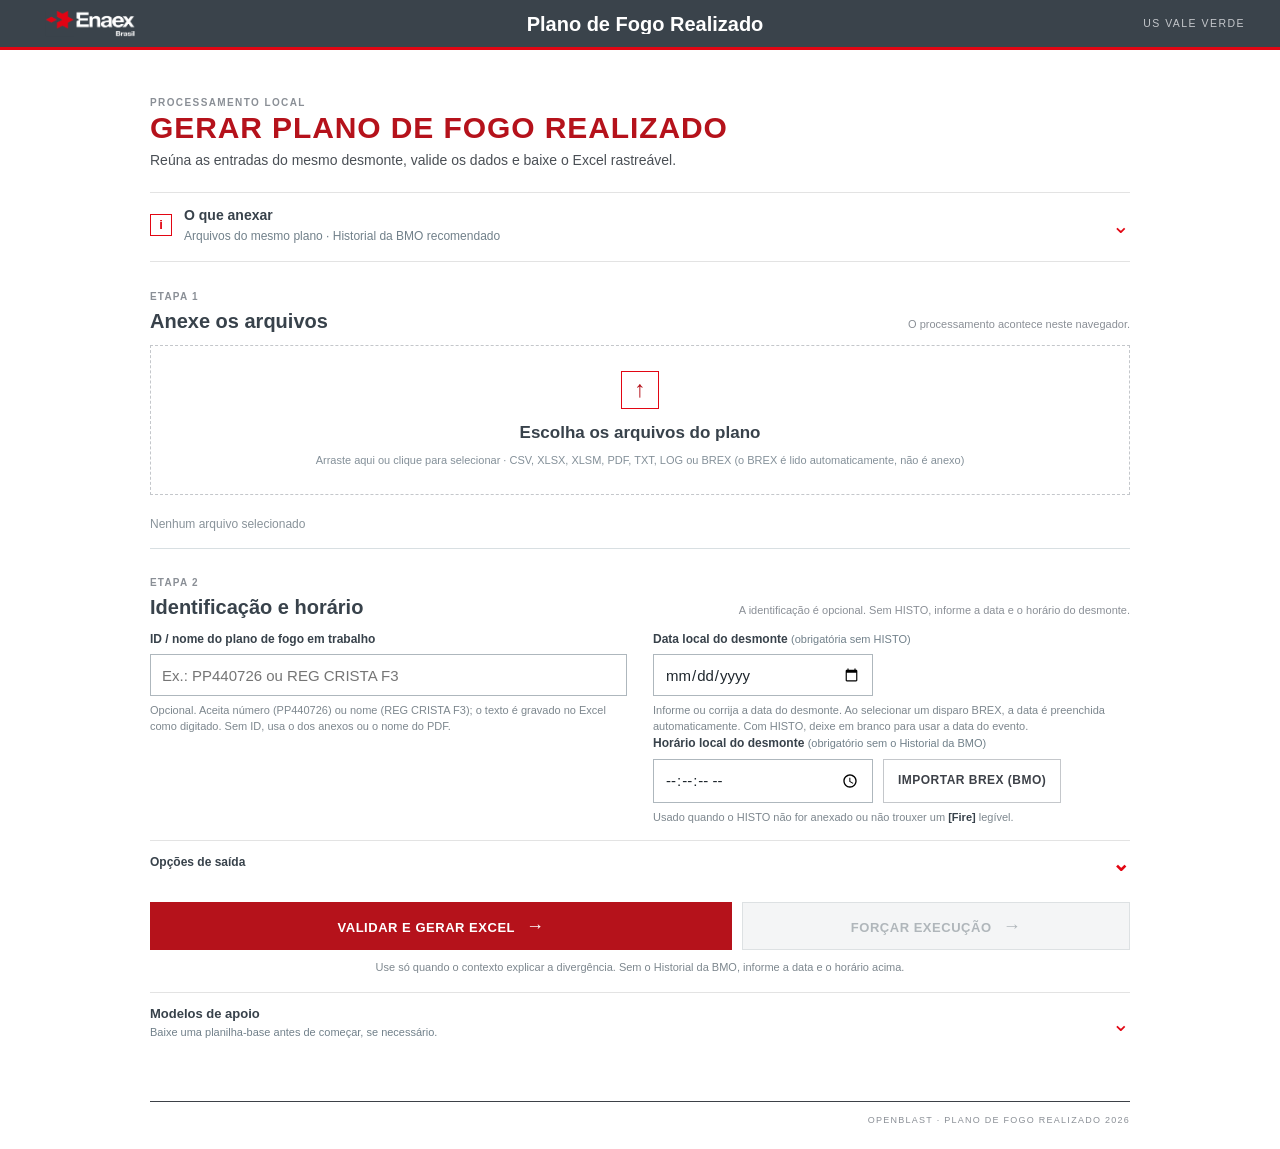
==== docs/index.html @ 4c7719a9 "Preencher data e horario ao anexar BREX unico" ====
<!doctype html>
<html lang="pt-BR">
<head>
  <meta charset="utf-8">
  <meta name="viewport" content="width=device-width, initial-scale=1">
  <meta name="description" content="Geração local do Plano de Fogo Realizado em Excel.">
  <title>Plano de Fogo Realizado</title>
  <link rel="icon" type="image/svg+xml" href="./assets/openblast-favicon-white.svg">
  <link rel="stylesheet" href="./styles.css?v=20261029-plan-label">
  <link rel="stylesheet" href="./force-execution.css?v=20260917-charge-minimum">
  <link rel="stylesheet" href="./brex-import.css?v=20261029-brex">
</head>
<body>
  <header class="enaex-band">
    <div class="enaex-band__logo"><img src="./assets/enaex-brasil-white.png" alt="Enaex Brasil"></div>
    <span class="enaex-band__title">Plano de Fogo Realizado</span>
    <span class="enaex-band__unit">US VALE VERDE</span>
  </header>

  <main class="shell">
    <section class="hero" aria-labelledby="page-title">
      <div class="hero__copy">
        <span class="eyebrow red">PROCESSAMENTO LOCAL</span>
        <h1 id="page-title">Gerar plano de fogo realizado</h1>
        <p>Reúna as entradas do mesmo desmonte, valide os dados e baixe o Excel rastreável.</p>
      </div>
      <div class="status" role="status" aria-live="polite">
        <span id="status-dot" aria-hidden="true"></span>
        <span id="status-text">Online</span>
      </div>
    </section>

    <details class="input-tutorial" aria-labelledby="input-tutorial-title">
      <summary class="input-tutorial__summary">
        <span class="summary-icon" aria-hidden="true">i</span>
        <span>
          <strong id="input-tutorial-title">O que anexar</strong>
          <span class="summary-note">Arquivos do mesmo plano · Historial da BMO recomendado</span>
        </span>
        <span class="summary-chevron" aria-hidden="true">⌄</span>
      </summary>
      <div class="input-tutorial__body">
        <p class="input-tutorial__lead">Todos os arquivos devem pertencer ao mesmo plano.</p>
        <ol class="input-tutorial__list">
          <li class="input-tutorial__item">
            <span class="number">01</span>
            <div><strong>Config Final.csv</strong><span>Temporização e carga executadas.</span></div>
          </li>
          <li class="input-tutorial__item">
            <span class="number">02</span>
            <div><strong>Projeto Completo.csv</strong><span>Dados de QAQC do O-PitSurface.</span></div>
          </li>
          <li class="input-tutorial__item">
            <span class="number">03</span>
            <div><strong>Historial da BMO</strong><span><code>.txt</code> ou <code>.log</code> com <code>[Fire]</code>; opcional na execução forçada.</span></div>
          </li>
          <li class="input-tutorial__item">
            <span class="number">04</span>
            <div><strong>Plano de Perfuração.xlsx</strong><span>Planilha correspondente ao desmonte.</span></div>
          </li>
          <li class="input-tutorial__item">
            <span class="number">05</span>
            <div><strong>Plano de Perfuração.pdf</strong><span>Conferência do plano de perfuração.</span></div>
          </li>
        </ol>
      </div>
    </details>

    <form id="form" class="workspace" novalidate aria-labelledby="workspace-title">
      <div class="workspace__heading">
        <div>
          <span class="step-label">Etapa 1</span>
          <h2 id="workspace-title">Anexe os arquivos</h2>
        </div>
        <span class="workspace__hint">O processamento acontece neste navegador.</span>
      </div>

      <label id="dropzone" class="dropzone" for="inputs">
        <input id="inputs" name="inputs" type="file" multiple accept=".csv,.xlsx,.xlsm,.pdf,.txt,.log,.brex" required>
        <span class="upload-icon" aria-hidden="true">↑</span>
        <strong>Escolha os arquivos do plano</strong>
        <span class="hint">Arraste aqui ou clique para selecionar · CSV, XLSX, XLSM, PDF, TXT, LOG ou BREX (o BREX é lido automaticamente, não é anexo)</span>
      </label>
      <div id="file-list" class="file-list" aria-live="polite"><span>Nenhum arquivo selecionado</span></div>

      <section class="workspace-options" aria-labelledby="options-title">
        <div class="workspace__heading workspace__heading--options">
          <div>
            <span class="step-label">Etapa 2</span>
            <h2 id="options-title">Identificação e horário</h2>
          </div>
          <span class="workspace__hint">A identificação é opcional. Sem HISTO, informe a data e o horário do desmonte.</span>
        </div>

        <div class="field-grid">
          <fieldset class="plan-identity-settings">
            <legend>Identificação</legend>
            <label for="plan-identity">ID / nome do plano de fogo em trabalho</label>
            <input id="plan-identity" name="planIdentity" type="text" autocomplete="off" placeholder="Ex.: PP440726 ou REG CRISTA F3" aria-describedby="plan-identity-help">
            <p id="plan-identity-help" class="field-help">Opcional. Aceita número (PP440726) ou nome (REG CRISTA F3); o texto é gravado no Excel como digitado. Sem ID, usa o dos anexos ou o nome do PDF.</p>
          </fieldset>

          <fieldset class="fire-time-settings">
            <legend>Data e horário</legend>
            <label for="manual-fire-date">Data local do desmonte <span class="label-note">(obrigatória sem HISTO)</span></label>
            <input id="manual-fire-date" name="manualFireDate" type="date" autocomplete="off" aria-describedby="manual-fire-date-help manual-fire-date-error">
            <p id="manual-fire-date-help" class="field-help">Informe ou corrija a data do desmonte. Ao selecionar um disparo BREX, a data é preenchida automaticamente. Com HISTO, deixe em branco para usar a data do evento.</p>
            <p id="manual-fire-date-error" class="field-error" role="alert" hidden></p>
            <label for="manual-fire-time">Horário local do desmonte <span class="label-note">(obrigatório sem o Historial da BMO)</span></label>
            <div class="fire-time-row">
              <input id="manual-fire-time" name="manualFireTime" type="time" step="1" autocomplete="off" aria-describedby="manual-fire-time-help manual-fire-time-error">
              <button id="brex-import-button" class="brex-import-button" type="button" aria-controls="brex-panel">Importar BREX (BMO)</button>
              <input id="brex-file" name="brexFile" type="file" accept=".brex" multiple hidden>
            </div>
            <p id="manual-fire-time-help" class="field-help">Usado quando o HISTO não for anexado ou não trouxer um <code>[Fire]</code> legível.</p>
            <p id="manual-fire-time-error" class="field-error" role="alert" hidden></p>
            <p id="brex-import-error" class="field-error" role="alert" hidden></p>
          </fieldset>
        </div>

        <section id="brex-panel" class="brex-panel" aria-labelledby="brex-title" hidden>
          <div class="brex-panel__head">
            <h3 id="brex-title">Disparos do BREX (BMO)</h3>
            <span id="brex-summary" class="brex-panel__summary"></span>
          </div>
          <div class="brex-panel__offset">
            <label for="brex-offset-hours">Ajuste do horário do BMO <span>(horas)</span></label>
            <input id="brex-offset-hours" name="brexOffsetHours" type="number" step="1" inputmode="numeric" autocomplete="off" aria-describedby="brex-offset-help brex-offset-error">
            <p id="brex-offset-help" class="field-help">O BMO grava em UTC; o padrão -3 converte para o horário de Brasília. O ajuste vale para todos os horários listados.</p>
            <p id="brex-offset-error" class="field-error" role="alert" hidden></p>
          </div>
          <p id="brex-status" class="brex-panel__status" role="status" aria-live="polite"></p>
          <p id="brex-warnings" class="field-help" hidden></p>
          <ol id="brex-list" class="brex-list" aria-label="Disparos encontrados no BREX"></ol>
        </section>

        <details class="advanced-options">
          <summary>
            <span>Opções de saída</span>
            <span class="summary-chevron" aria-hidden="true">⌄</span>
          </summary>
          <div class="advanced-options__body">
            <fieldset class="timezone-settings">
              <legend>Conversão de horário</legend>
              <label for="timezone-offset">Fuso horário gravado no Excel</label>
              <select id="timezone-offset" name="timezoneOffset" aria-describedby="timezone-help">
                <option value="-03:00" selected>UTC-03:00 (Brasília)</option>
                <option value="+00:00">UTC+00:00 (UTC)</option>
                <option value="none">Não converter (horário original do HISTO)</option>
              </select>
              <p id="timezone-help" class="field-help">Aplica-se somente ao horário lido do HISTO.</p>
            </fieldset>

            <fieldset class="charge-target">
              <legend>Distribuição de carga</legend>
              <label class="charge-target__toggle" for="enable-charge-target">
                <input id="enable-charge-target" type="checkbox" aria-controls="charge-target-settings">
                <span>Forçar um total de carga realizada</span>
              </label>
              <p id="charge-minimum-suggestion" class="field-help" role="status" hidden></p>
              <div id="charge-target-settings" class="charge-target__settings" hidden>
                <div class="charge-target__grid">
                  <div class="charge-target__field">
                    <label for="charge-target-input">Total desejado <span>(kg)</span></label>
                    <div class="charge-target__input-wrap">
                      <input id="charge-target-input" name="chargeTarget" type="number" min="0.01" step="0.01" inputmode="decimal" placeholder="Ex.: 17136,05" aria-describedby="charge-target-help charge-target-error">
                      <span aria-hidden="true">kg</span>
                    </div>
                    <p id="charge-target-error" class="field-error" role="alert" hidden></p>
                  </div>
                  <div class="charge-target__field">
                    <label for="charge-minimum-input">Carga mínima por furo <span>(kg)</span></label>
                    <div class="charge-target__input-wrap">
                      <input id="charge-minimum-input" name="chargeMinimum" type="number" min="0.01" step="0.01" inputmode="decimal" placeholder="Ex.: 0,50" aria-describedby="charge-target-help charge-minimum-error">
                      <span aria-hidden="true">kg</span>
                    </div>
                    <p id="charge-minimum-error" class="field-error" role="alert" hidden></p>
                  </div>
                  <div class="charge-target__field charge-target__field--hole">
                    <label for="charge-minimum-hole-id">ID do furo de menor carga</label>
                    <input id="charge-minimum-hole-id" name="chargeMinimumHoleId" type="text" inputmode="numeric" autocomplete="off" placeholder="Ex.: 245" aria-describedby="charge-target-help charge-minimum-hole-error">
                    <p id="charge-minimum-hole-error" class="field-error" role="alert" hidden></p>
                  </div>
                </div>
                <p id="charge-target-help" class="field-help">O ID informado receberá exatamente o mínimo. Os demais furos serão ajustados em todo o plano, dentro desse mínimo e da maior carga existente.</p>
                <p class="charge-target__preserved"><strong>Máximo preservado:</strong> a maior carga já registrada na planilha será mantida exatamente; não é necessário informá-la.</p>
              </div>
            </fieldset>
          </div>
        </details>
      </section>

      <div class="generation-actions">
        <button id="submit" type="submit">Validar e gerar Excel <span aria-hidden="true">→</span></button>
        <button id="force-submit" class="force-submit" type="button" title="Forçar execução" aria-describedby="force-help" disabled>Forçar execução <span aria-hidden="true">→</span></button>
        <p id="force-help" class="field-help force-help">Use só quando o contexto explicar a divergência. Sem o Historial da BMO, informe a data e o horário acima.</p>
      </div>

      <div id="progress" class="progress" hidden aria-live="polite">
        <div class="progress-head"><span id="progress-label">Preparando...</span><strong id="progress-value">0%</strong></div>
        <div class="progress-track"><div id="progress-bar" class="progress-bar"></div></div>
      </div>
    </form>

    <section id="result" class="result" hidden></section>

    <details id="models" class="models">
      <summary>
        <span>
          <strong>Modelos de apoio</strong>
          <span>Baixe uma planilha-base antes de começar, se necessário.</span>
        </span>
        <span class="summary-chevron" aria-hidden="true">⌄</span>
      </summary>
      <div class="models__downloads">
        <a class="download model-download" href="./modelos/Plano%20de%20Fogo%20-%20PC.xls" download="Plano de Fogo - PC.xls" aria-label="Baixar Modelo - Pré-Corte - SEM FUROS">
          <span>Modelo - Pré-Corte - SEM FUROS</span><span aria-hidden="true">↓</span>
        </a>
        <a class="download model-download" href="./modelos/Plano%20de%20Fogo%20Realizado%20-%20PP.xlsx" download="Plano de Fogo Realizado - PP.xlsx" aria-label="Baixar Modelo - Produção">
          <span>Modelo - Produção</span><span aria-hidden="true">↓</span>
        </a>
        <a class="download model-download" href="./modelos/Plano%20Realizado%20-%20REG%20.xls" download="Plano Realizado - REG .xls" aria-label="Baixar Modelo - Regularização">
          <span>Modelo - Regularização</span><span aria-hidden="true">↓</span>
        </a>
      </div>
    </details>
  </main>

  <footer>OpenBlast · Plano de Fogo Realizado <span id="year"></span></footer>
  <script src="./vendor/xlsx.full.min.js"></script>
  <script src="./config.js?v=20261029-elevation"></script>
  <script src="./plan-id.js?v=20261029-plan-label"></script>
  <script src="./plan-label.js?v=20261029-plan-label"></script>
  <script src="./table-headers.js?v=20261029-plan-label"></script>
  <script src="./timing.js?v=20260720-carga-alvo"></script>
  <script src="./charge.js?v=20260917-charge-minimum"></script>
  <script src="./timezone.js?v=20260812"></script>
  <script src="./brex.js?v=20261029-brex"></script>
  <script src="./brex-import.js?v=20261109-brex-auto"></script>
  <script src="./elevation.js?v=20261029-elevation-blank"></script>
  <script src="./app.js?v=20261029-elevation"></script>
</body>
</html>
---- docs/styles.css ----
:root {
  --red: #e20613;
  --red-dark: #b90510;
  --navy: #263540;
  --gray: #38424b;
  --ink: #1f272d;
  --muted: #71808a;
  --line: #d8dfe2;
  --soft: #f5f7f7;
  --white: #ffffff;
  --success: #278b5c;
}

* { box-sizing: border-box; }

html { min-width: 320px; }

body {
  margin: 0;
  background: var(--soft);
  color: var(--ink);
  font: 15px/1.45 Arial, "Helvetica Neue", sans-serif;
}

[hidden] { display: none !important; }

.openblast-hubbar {
  display: grid;
  grid-template-columns: 1fr auto 1fr;
  align-items: center;
  min-height: 54px;
  padding: 8px clamp(16px, 5vw, 48px);
  color: var(--white);
  background: var(--navy);
  border-bottom: 3px solid var(--red);
}

.openblast-hubbar__brand {
  display: inline-flex;
  align-items: center;
  justify-self: start;
  gap: 8px;
  font-size: 16px;
  font-weight: 700;
}

.openblast-hubbar__brand img {
  width: 30px;
  height: 36px;
  object-fit: contain;
  filter: brightness(0) invert(1);
}

.openblast-hubbar__brand strong { color: #ff4b55; }

.openblast-hubbar__title {
  justify-self: center;
  font-size: 15px;
  font-weight: 700;
}

.shell {
  width: min(100% - 40px, 980px);
  margin: 0 auto;
  padding: 48px 0 64px;
}

.hero {
  display: flex;
  align-items: flex-end;
  justify-content: space-between;
  gap: 28px;
  margin-bottom: 26px;
}

.hero__copy { max-width: 690px; }

.eyebrow {
  color: #87939b;
  font-size: 10px;
  font-weight: 700;
  letter-spacing: 1.7px;
}

.red { color: var(--red); }

.hero h1 {
  margin: 8px 0 8px;
  color: var(--gray);
  font-size: clamp(29px, 4vw, 40px);
  line-height: 1.08;
  letter-spacing: -1px;
}

.hero p {
  max-width: 610px;
  margin: 0;
  color: var(--muted);
}

.status {
  display: inline-flex;
  align-items: center;
  flex: 0 0 auto;
  gap: 8px;
  padding: 11px 14px;
  color: var(--muted);
  font-size: 12px;
  white-space: nowrap;
  background: var(--white);
  border: 1px solid var(--line);
}

#status-dot {
  display: inline-block;
  width: 7px;
  height: 7px;
  background: var(--success);
}

.status.busy #status-dot { background: var(--red); }
.status.offline #status-dot { background: var(--red); }

details > summary {
  list-style: none;
  cursor: pointer;
}

details > summary::-webkit-details-marker { display: none; }

details > summary:focus-visible,
button:focus-visible,
a:focus-visible,
input:focus-visible,
select:focus-visible {
  outline: 2px solid rgba(226, 6, 19, .45);
  outline-offset: 3px;
}

.summary-chevron {
  color: var(--red);
  font-size: 21px;
  line-height: 1;
  transition: transform .16s ease;
}

details[open] > summary .summary-chevron { transform: rotate(180deg); }

.input-tutorial {
  margin-bottom: 18px;
  background: var(--white);
  border: 1px solid var(--line);
}

.input-tutorial__summary {
  display: flex;
  align-items: center;
  gap: 12px;
  padding: 14px 18px;
}

.input-tutorial__summary > span:nth-child(2) {
  display: grid;
  gap: 2px;
  min-width: 0;
}

.summary-icon {
  display: grid;
  width: 22px;
  height: 22px;
  flex: 0 0 auto;
  place-items: center;
  color: var(--red);
  font-size: 13px;
  font-weight: 700;
  border: 1px solid var(--red);
}

.input-tutorial__summary strong {
  color: var(--gray);
  font-size: 14px;
}

.summary-note {
  overflow: hidden;
  color: var(--muted);
  font-size: 12px;
  text-overflow: ellipsis;
  white-space: nowrap;
}

.input-tutorial__summary .summary-chevron { margin-left: auto; }

.input-tutorial__body {
  padding: 0 18px 18px;
  border-top: 1px solid var(--line);
}

.input-tutorial__lead {
  margin: 14px 0 11px;
  color: var(--muted);
  font-size: 12px;
}

.input-tutorial__list {
  display: grid;
  grid-template-columns: repeat(5, minmax(0, 1fr));
  gap: 1px;
  margin: 0;
  padding: 0;
  list-style: none;
  background: var(--line);
  border: 1px solid var(--line);
}

.input-tutorial__item {
  min-width: 0;
  padding: 13px;
  background: #fbfcfc;
}

.number {
  display: block;
  margin-bottom: 9px;
  color: var(--red);
  font-size: 10px;
  font-weight: 700;
  letter-spacing: 1px;
}

.input-tutorial__item strong {
  display: block;
  color: var(--gray);
  font-size: 12px;
  line-height: 1.3;
}

.input-tutorial__item div > span {
  display: block;
  margin-top: 5px;
  color: var(--muted);
  font-size: 11px;
  line-height: 1.4;
}

code {
  color: var(--gray);
  font: inherit;
  font-weight: 700;
}

.workspace {
  padding: 25px;
  background: var(--white);
  border: 1px solid var(--line);
}

.workspace__heading {
  display: flex;
  align-items: flex-end;
  justify-content: space-between;
  gap: 18px;
  margin-bottom: 16px;
}

.workspace__heading h2 {
  margin: 3px 0 0;
  color: var(--gray);
  font-size: 20px;
  line-height: 1.2;
}

.step-label {
  color: var(--red);
  font-size: 10px;
  font-weight: 700;
  letter-spacing: 1.5px;
  text-transform: uppercase;
}

.workspace__hint,
.heading-note,
.label-note {
  color: var(--muted);
  font-size: 11px;
  font-weight: 400;
}

.workspace__hint { text-align: right; }
.heading-note { font-size: 12px; }

.dropzone {
  position: relative;
  display: flex;
  min-height: 190px;
  align-items: center;
  justify-content: center;
  flex-direction: column;
  padding: 24px;
  text-align: center;
  cursor: pointer;
  border: 1px dashed #aeb7bd;
  transition: border-color .16s ease, background-color .16s ease;
}

.dropzone:hover,
.dropzone.drag,
.dropzone:focus-within {
  background: #fffafa;
  border-color: var(--red);
}

.dropzone input {
  position: absolute;
  width: 1px;
  height: 1px;
  opacity: 0;
}

.upload-icon {
  display: grid;
  width: 38px;
  height: 38px;
  margin-bottom: 12px;
  place-items: center;
  color: var(--red);
  font-size: 23px;
  border: 1px solid var(--red);
}

.dropzone strong {
  color: var(--gray);
  font-size: 17px;
}

.hint {
  margin-top: 7px;
  color: #849099;
  font-size: 11px;
}

.file-list {
  display: flex;
  min-height: 40px;
  align-items: center;
  flex-wrap: wrap;
  gap: 7px;
  padding: 11px 0 15px;
  color: #89939a;
  font-size: 12px;
}

.file {
  display: inline-flex;
  align-items: center;
  gap: 8px;
  max-width: 100%;
  padding: 7px 9px;
  overflow-wrap: anywhere;
  color: var(--gray);
  background: var(--soft);
  border: 1px solid var(--line);
}

.file-remove {
  width: auto;
  height: auto;
  padding: 0;
  color: #89939a;
  font-size: 18px;
  font-weight: 400;
  line-height: 1;
  background: transparent;
  border: 0;
  cursor: pointer;
}

.file-remove:hover { color: var(--red); background: transparent; }

.workspace-options {
  padding-top: 21px;
  border-top: 1px solid var(--line);
}

.workspace__heading--options { margin-bottom: 13px; }

.field-grid {
  display: grid;
  grid-template-columns: repeat(2, minmax(0, 1fr));
  gap: 12px;
}

fieldset {
  min-width: 0;
  margin: 0;
  padding: 15px;
  background: #fbfcfc;
  border: 1px solid var(--line);
}

fieldset legend {
  padding: 0 6px;
  color: var(--gray);
  font-size: 11px;
  font-weight: 700;
}

fieldset label {
  display: block;
  margin-bottom: 6px;
  color: var(--gray);
  font-size: 12px;
  font-weight: 700;
}

fieldset input,
fieldset select {
  width: 100%;
  height: 42px;
  padding: 0 11px;
  color: var(--ink);
  font: inherit;
  background: var(--white);
  border: 1px solid #aeb7bd;
}

.fire-time-settings input { max-width: 220px; }

fieldset input:focus,
fieldset select:focus {
  border-color: var(--red);
  outline: 2px solid rgba(226, 6, 19, .18);
  outline-offset: 1px;
}

fieldset input[aria-invalid="true"] {
  background: #fff7f7;
  border-color: var(--red);
}

.field-help {
  margin: 7px 0 0;
  color: #7d878e;
  font-size: 11px;
  line-height: 1.45;
}

.field-error {
  margin: 7px 0 0;
  color: #9e1018;
  font-size: 11px;
  font-weight: 700;
  line-height: 1.45;
}

.advanced-options {
  margin-top: 12px;
  border: 1px solid var(--line);
}

.advanced-options > summary {
  display: flex;
  align-items: center;
  justify-content: space-between;
  padding: 11px 14px;
  color: var(--gray);
  font-size: 12px;
  font-weight: 700;
}

.advanced-options__body {
  display: grid;
  grid-template-columns: repeat(2, minmax(0, 1fr));
  gap: 12px;
  padding: 0 12px 12px;
}

.generation-actions {
  display: grid;
  grid-template-columns: minmax(0, 1.2fr) minmax(0, .8fr);
  gap: 10px;
  align-items: start;
  margin-top: 16px;
}

button {
  width: 100%;
  min-height: 48px;
  padding: 10px 16px;
  color: var(--white);
  font: inherit;
  font-size: 13px;
  font-weight: 700;
  background: var(--red);
  border: 1px solid var(--red);
  cursor: pointer;
}

button:hover { background: var(--red-dark); }
button:disabled { opacity: .6; cursor: wait; }
button span { margin-left: 7px; font-size: 18px; }

.force-submit {
  color: var(--gray);
  background: var(--white);
  border-color: var(--gray);
}

.force-submit:hover { color: var(--white); background: var(--gray); }
.force-submit:disabled { color: #7d878e; background: #edf0f1; border-color: #c7ced2; }

.force-help {
  grid-column: 1 / -1;
  margin: 0;
  text-align: center;
}

.progress {
  margin-top: 15px;
  padding: 11px 13px;
  background: var(--soft);
  border: 1px solid var(--line);
}

.progress-head {
  display: flex;
  justify-content: space-between;
  gap: 12px;
  margin-bottom: 7px;
  color: var(--gray);
  font-size: 11px;
}

.progress-head strong { color: var(--red); }

.progress-track {
  height: 7px;
  overflow: hidden;
  background: #e2e6e8;
}

.progress-bar {
  width: 0;
  height: 100%;
  background: var(--red);
  transition: width .25s ease;
}

.result {
  margin-top: 16px;
  padding: 20px;
  background: #f5fbf7;
  border: 1px solid #b6d8c4;
}

.result.error {
  color: #9e1018;
  background: #fff7f7;
  border-color: #efb9bd;
}

/* Avisos não bloqueantes: identificação resolvida por nome de arquivo ou ID gerado. */
.result-warnings {
  margin: 0 0 14px;
  padding: 12px 14px;
  color: #6b4a00;
  background: #fff9e8;
  border: 1px solid #e6c46a;
  font-size: 13px;
  line-height: 1.45;
}

.result-warnings strong { color: #6b4a00; }

.result-warnings ul {
  margin: 6px 0 0;
  padding-left: 18px;
}

.result h3 {
  margin: 0 0 12px;
  color: var(--gray);
  font-size: 18px;
}

.metrics {
  display: grid;
  grid-template-columns: repeat(4, minmax(0, 1fr));
  gap: 9px;
  margin: 13px 0 18px;
}

.metric {
  min-width: 0;
  padding: 10px;
  overflow-wrap: anywhere;
  background: var(--white);
  border: 1px solid var(--line);
}

.metric small {
  display: block;
  color: #89939a;
  font-size: 10px;
}

.metric strong {
  display: block;
  margin-top: 4px;
  color: var(--gray);
  font-size: 15px;
}

.download {
  display: inline-flex;
  align-items: center;
  color: var(--white);
  text-decoration: none;
  background: var(--gray);
  border: 1px solid var(--gray);
}

.download:hover { background: var(--navy); }

.models {
  margin-top: 16px;
  background: var(--white);
  border: 1px solid var(--line);
}

.models > summary {
  display: flex;
  align-items: center;
  justify-content: space-between;
  gap: 15px;
  padding: 13px 18px;
}

.models > summary > span:first-child {
  display: grid;
  gap: 2px;
}

.models > summary strong {
  color: var(--gray);
  font-size: 13px;
}

.models > summary > span:first-child > span {
  color: var(--muted);
  font-size: 11px;
}

.models__downloads {
  display: grid;
  grid-template-columns: repeat(3, minmax(0, 1fr));
  gap: 9px;
  padding: 0 18px 18px;
}

.model-download {
  justify-content: space-between;
  gap: 12px;
  padding: 12px 13px;
  font-size: 12px;
  font-weight: 700;
}

.model-download span:last-child {
  flex: 0 0 auto;
  font-size: 18px;
  line-height: 1;
}

footer {
  padding: 18px 20px;
  color: #a0a8ad;
  font-size: 10px;
  text-align: center;
  border-top: 1px solid var(--line);
}

@media (max-width: 820px) {
  .input-tutorial__list { grid-template-columns: repeat(3, minmax(0, 1fr)); }
  .advanced-options__body { grid-template-columns: 1fr; }
  .metrics { grid-template-columns: repeat(3, minmax(0, 1fr)); }
}

@media (max-width: 640px) {
  .shell { width: min(100% - 28px, 560px); padding: 32px 0 46px; }
  .openblast-hubbar { grid-template-columns: auto 1fr; padding: 8px 14px; }
  .openblast-hubbar__brand span { display: none; }
  .openblast-hubbar__title { justify-self: end; font-size: 12px; }
  .hero { display: block; margin-bottom: 20px; }
  .hero h1 { margin-top: 7px; font-size: 30px; }
  .hero p { font-size: 14px; }
  .status { margin-top: 16px; }
  .summary-note { white-space: normal; }
  .input-tutorial__summary { align-items: flex-start; padding: 13px 14px; }
  .input-tutorial__body { padding: 0 14px 14px; }
  .input-tutorial__list { grid-template-columns: 1fr 1fr; }
  .workspace { padding: 18px 14px; }
  .workspace__heading { display: block; }
  .workspace__hint { display: block; margin-top: 5px; text-align: left; }
  .workspace__heading--options { margin-bottom: 11px; }
  .field-grid,
  .generation-actions,
  .models__downloads { grid-template-columns: 1fr; }
  .generation-actions { gap: 8px; }
  .force-help { grid-column: auto; }
  .metrics { grid-template-columns: repeat(2, minmax(0, 1fr)); }
  .models > summary { padding: 13px 14px; }
  .models__downloads { padding: 0 14px 14px; }
}

@media (max-width: 400px) {
  .input-tutorial__list { grid-template-columns: 1fr; }
  .metrics { grid-template-columns: 1fr; }
  .dropzone { min-height: 170px; padding: 18px 12px; }
  .hint { line-height: 1.4; }
}

@media (prefers-reduced-motion: reduce) {
  *, *::before, *::after {
    scroll-behavior: auto !important;
    transition-duration: .01ms !important;
    animation-duration: .01ms !important;
  }
}

/* ---- Padrão visual limpo (referência Enaex): página branca, filetes, sem caixas ---- */
body { background: #fff; color: #3d4148; }
.openblast-hubbar {
  min-height: 60px;
  background: #fff;
  border-bottom: 1px solid #e3e3e3;
  color: #3d4148;
}
.openblast-hubbar__brand { font-size: 15px; }
.openblast-hubbar__brand img { filter: none; }
.openblast-hubbar__brand strong { color: #B5121B; }
.openblast-hubbar__title { display: none; }
.shell { padding: 40px 0 48px; }
.hero { display: block; margin-bottom: 22px; }
.hero h1 {
  margin: 0;
  color: #B5121B;
  font-size: clamp(22px, 3.2vw, 30px);
  font-weight: 700;
  letter-spacing: .03em;
  text-transform: uppercase;
}
.hero p { margin-top: 6px; color: #4a4f55; font-size: 14px; }
.eyebrow { color: #8a8f96; letter-spacing: .14em; font-size: 10px; }
.status { display: none; }
.input-tutorial, .models, .advanced-options, .workspace, .result {
  background: transparent;
  box-shadow: none;
  border: 0;
  border-top: 1px solid #e3e3e3;
  border-radius: 0;
}
.input-tutorial { margin-bottom: 0; }
.input-tutorial__summary { padding: 12px 0; }
.workspace { padding: 22px 0 0; margin-top: 4px; }
.workspace__heading { margin-bottom: 12px; }
.workspace__hint { color: #8a8f96; font-size: 11px; }
.step-label { color: #8a8f96; letter-spacing: .12em; }
.dropzone { min-height: 150px; border: 1px dashed #c4c7cb; background: #fff; }
.dropzone:hover { border-color: #B5121B; }
.upload-icon { color: #B5121B; }
.file-list { margin-top: 10px; }
fieldset {
  padding: 0;
  background: transparent;
  border: 0;
}
fieldset legend {
  position: absolute;
  width: 1px;
  height: 1px;
  overflow: hidden;
  clip: rect(0 0 0 0);
}
.field-grid { gap: 26px; }
.advanced-options { margin-top: 14px; }
.advanced-options > summary { padding: 12px 0; }
input, select { border-color: #c4c7cb; border-radius: 0; }
button {
  min-height: 44px;
  background: #B5121B;
  border: 1px solid #B5121B;
  text-transform: uppercase;
  letter-spacing: .04em;
}
button:hover { background: #9a0f17; }
.force-submit {
  background: #fff;
  color: #3d4148;
  border: 1px solid #c4c7cb;
}
.force-submit:hover { background: #f5f5f5; }
.result { padding: 18px 0 0; }
.metric { border: 0; border-top: 1px solid #e3e3e3; border-bottom: 0; background: transparent; box-shadow: none; }
.download { background: #fff; color: #3d4148; border: 1px solid #c4c7cb; }
.models > summary { padding: 12px 0; }
.models__downloads { padding-bottom: 6px; }
.model-download { background: transparent; }
footer {
  border-top: 1px solid #3d4148;
  padding: 12px 0 20px;
  color: #8a8f96;
  font-size: 9px;
  letter-spacing: .14em;
  text-transform: uppercase;
  text-align: right;
}
footer { width: min(100% - 40px, 980px); margin: 0 auto; padding: 12px 0 22px; }

/* ---- Faixa superior Enaex (ferramenta, não hub): grafite, filete vermelho, logo, título e unidade ---- */
.enaex-band { width: 100%; margin-left: 0; position: sticky; top: 0; z-index: 50; display: grid; grid-template-columns: 1fr minmax(0, auto) 1fr; align-items: center; gap: 16px; box-sizing: border-box; height: 50px; padding: 0 35px 0 45px; background: #3a434b; border-bottom: 3px solid #E20613; color: #fff; }
.enaex-band__logo { justify-self: start; min-width: 0; }
.enaex-band__logo img { display: block; width: 90px; height: auto; }
.enaex-band__title { min-width: 0; font: 700 20px/1 Arial, Helvetica, sans-serif; color: #fff; text-align: center; white-space: nowrap; overflow: hidden; text-overflow: ellipsis; }
.enaex-band__unit { justify-self: end; font: 500 10.5px/1 Arial, Helvetica, sans-serif; letter-spacing: .14em; text-transform: uppercase; color: #c4c7cb; white-space: nowrap; }
@media (max-width: 640px) { .enaex-band { gap: 10px; grid-template-columns: auto minmax(0, 1fr) auto; padding: 0 16px; } .enaex-band__logo img { width: 64px; } .enaex-band__title { font-size: 15px; } .enaex-band__unit { font-size: 9px; letter-spacing: .08em; } }
---- docs/force-execution.css ----
/* Regras específicas do fluxo de execução forçada. */
.charge-target__toggle {
  display: flex;
  align-items: center;
  gap: 9px;
  margin: 0;
  cursor: pointer;
}

.charge-target__toggle input {
  width: 17px;
  height: 17px;
  margin: 0;
  accent-color: var(--red);
}

.charge-target__settings {
  max-width: 470px;
  margin-top: 13px;
}

.charge-target__grid {
  display: grid;
  grid-template-columns: repeat(2, minmax(0, 1fr));
  gap: 12px;
}

.charge-target__field { min-width: 0; }

.charge-target__field--hole { grid-column: 1 / -1; }

.charge-target__settings > .field-help { margin-top: 11px; }

.charge-target__settings label span {
  color: var(--muted);
  font-weight: 400;
}

.charge-target__input-wrap { position: relative; }

.charge-target__input-wrap input { padding-right: 43px; }

.charge-target__input-wrap > span {
  position: absolute;
  top: 12px;
  right: 12px;
  color: var(--muted);
  font-size: 11px;
}

.charge-target__preserved {
  margin: 8px 0 0;
  color: #68737a;
  font-size: 11px;
  line-height: 1.45;
}

.charge-target__preserved strong { color: var(--gray); }

.force-hint {
  color: #7d2026;
  font-weight: 700;
}

@media (max-width: 520px) {
  .charge-target__grid { grid-template-columns: 1fr; }
  .charge-target__field--hole { grid-column: auto; }
}
---- docs/brex-import.css ----
/* Importação do BREX (BMO): botão ao lado do horário e painel de disparos. */
[hidden] { display: none !important; }

.fire-time-row {
  display: flex;
  flex-wrap: wrap;
  align-items: stretch;
  gap: 10px;
}

.fire-time-row input#manual-fire-time {
  flex: 0 1 220px;
  width: 220px;
  max-width: 100%;
  height: 44px;
}

.brex-import-button {
  flex: 0 0 auto;
  width: auto;
  min-height: 44px;
  padding: 0 14px;
  color: #3d4148;
  font-size: 12px;
  white-space: nowrap;
  background: #fff;
  border: 1px solid #c4c7cb;
}

.brex-import-button:hover { background: #f5f5f5; }
.brex-import-button:disabled { color: #7d878e; background: #edf0f1; }

.brex-panel {
  margin-top: 18px;
  padding-top: 16px;
  border-top: 1px solid #e3e3e3;
}

.brex-panel__head {
  display: flex;
  flex-wrap: wrap;
  align-items: baseline;
  justify-content: space-between;
  gap: 6px 16px;
}

.brex-panel h3 {
  margin: 0;
  color: #3d4148;
  font-size: 13px;
  font-weight: 700;
}

.brex-panel__summary { color: #8a8f96; font-size: 11px; }

.brex-panel__offset {
  max-width: 340px;
  margin-top: 12px;
}

.brex-panel__offset label {
  display: block;
  margin-bottom: 6px;
  color: var(--gray);
  font-size: 12px;
  font-weight: 700;
}

.brex-panel__offset label span {
  color: var(--muted);
  font-weight: 400;
}

.brex-panel__offset input {
  width: 140px;
  height: 42px;
  padding: 0 11px;
  color: var(--ink);
  font: inherit;
  background: #fff;
  border: 1px solid #c4c7cb;
  border-radius: 0;
}

.brex-panel__offset input:focus {
  border-color: var(--red);
  outline: 2px solid rgba(226, 6, 19, .18);
  outline-offset: 1px;
}

.brex-panel__offset input[aria-invalid="true"] {
  background: #fff7f7;
  border-color: var(--red);
}

.brex-panel__status {
  margin: 12px 0 0;
  color: #3d4148;
  font-size: 12px;
  line-height: 1.45;
}

.brex-list {
  display: grid;
  gap: 8px;
  margin: 12px 0 0;
  padding: 0;
  list-style: none;
}

.brex-item {
  display: grid;
  grid-template-columns: 78px minmax(0, 1fr);
  gap: 3px 14px;
  align-items: center;
  width: 100%;
  min-height: 0;
  padding: 10px 12px;
  color: #3d4148;
  font-size: 12px;
  font-weight: 400;
  text-align: left;
  text-transform: none;
  letter-spacing: normal;
  background: #fff;
  border: 1px solid #d8dfe2;
  cursor: pointer;
}

.brex-item:hover { background: #fafafa; }
.brex-item:focus-visible { outline: 2px solid rgba(226, 6, 19, .35); outline-offset: 2px; }

.brex-item.is-suggested { border-left: 3px solid var(--red); }
.brex-item.is-chosen {
  background: #fff7f7;
  border-color: var(--red);
  box-shadow: inset 0 0 0 1px var(--red);
}

.brex-item span {
  margin: 0;
  font-size: 11px;
}

.brex-item .brex-item__time {
  grid-row: 1 / span 2;
  color: #1f272d;
  font-size: 22px;
  font-weight: 700;
  font-variant-numeric: tabular-nums;
}

.brex-item__date {
  color: #8a8f96;
  font-size: 11px;
}

.brex-item__ids {
  display: flex;
  flex-wrap: wrap;
  gap: 4px 6px;
}

.brex-item__chip {
  padding: 2px 6px;
  color: #5b656c;
  background: #f5f7f7;
  border: 1px solid #e3e3e3;
  overflow-wrap: anywhere;
}

.brex-item__chip.is-primary {
  color: #3d4148;
  font-weight: 700;
  background: #fff;
  border-color: #c4c7cb;
}

.brex-item__badge {
  grid-column: 2;
  color: #9e1018;
  font-weight: 700;
}

@media (max-width: 520px) {
  .fire-time-row input#manual-fire-time,
  .brex-import-button { flex: 1 1 100%; width: 100%; }
  .brex-item { grid-template-columns: 64px minmax(0, 1fr); padding: 10px; }
  .brex-item .brex-item__time { font-size: 19px; }
}
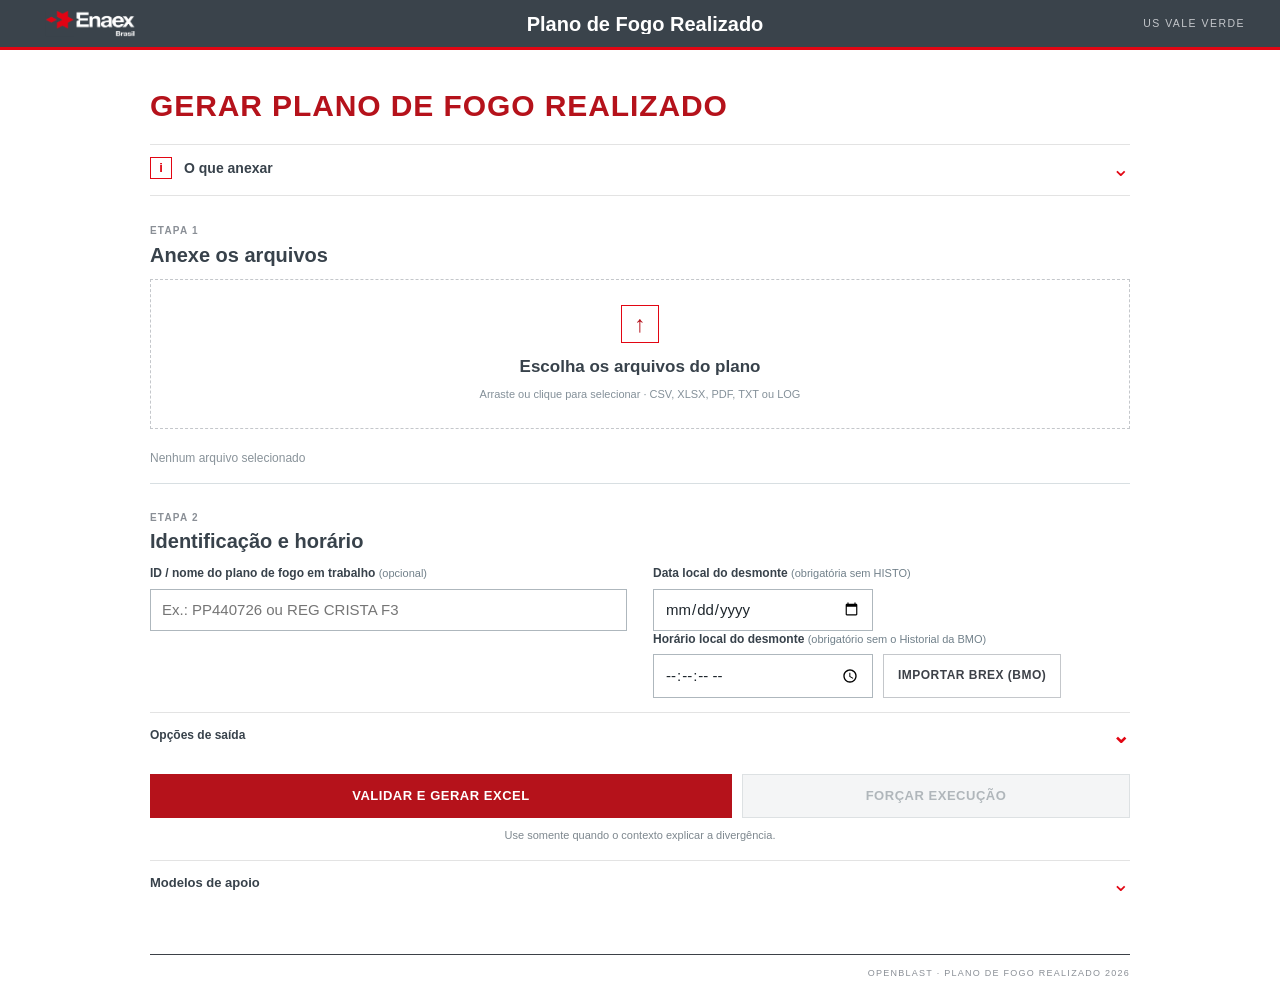
==== commit fb308667: "Limpar textos de apoio da interface e redesenhar botões de download Remove textos redundantes da pág" ====
--- a/docs/index.html
+++ b/docs/index.html
@@ -6,8 +6,8 @@
   <meta name="description" content="Geração local do Plano de Fogo Realizado em Excel.">
   <title>Plano de Fogo Realizado</title>
   <link rel="icon" type="image/svg+xml" href="./assets/openblast-favicon-white.svg">
-  <link rel="stylesheet" href="./styles.css?v=20261029-plan-label">
-  <link rel="stylesheet" href="./force-execution.css?v=20260917-charge-minimum">
+  <link rel="stylesheet" href="./styles.css?v=20261112-clean-ui">
+  <link rel="stylesheet" href="./force-execution.css?v=20261109-signature">
   <link rel="stylesheet" href="./brex-import.css?v=20261029-brex">
 </head>
 <body>
@@ -20,9 +20,7 @@
   <main class="shell">
     <section class="hero" aria-labelledby="page-title">
       <div class="hero__copy">
-        <span class="eyebrow red">PROCESSAMENTO LOCAL</span>
         <h1 id="page-title">Gerar plano de fogo realizado</h1>
-        <p>Reúna as entradas do mesmo desmonte, valide os dados e baixe o Excel rastreável.</p>
       </div>
       <div class="status" role="status" aria-live="polite">
         <span id="status-dot" aria-hidden="true"></span>
@@ -35,32 +33,30 @@
         <span class="summary-icon" aria-hidden="true">i</span>
         <span>
           <strong id="input-tutorial-title">O que anexar</strong>
-          <span class="summary-note">Arquivos do mesmo plano · Historial da BMO recomendado</span>
         </span>
         <span class="summary-chevron" aria-hidden="true">⌄</span>
       </summary>
       <div class="input-tutorial__body">
-        <p class="input-tutorial__lead">Todos os arquivos devem pertencer ao mesmo plano.</p>
         <ol class="input-tutorial__list">
           <li class="input-tutorial__item">
             <span class="number">01</span>
-            <div><strong>Config Final.csv</strong><span>Temporização e carga executadas.</span></div>
+            <div><strong>Config Final.csv</strong></div>
           </li>
           <li class="input-tutorial__item">
             <span class="number">02</span>
-            <div><strong>Projeto Completo.csv</strong><span>Dados de QAQC do O-PitSurface.</span></div>
+            <div><strong>Projeto Completo.csv</strong></div>
           </li>
           <li class="input-tutorial__item">
             <span class="number">03</span>
-            <div><strong>Historial da BMO</strong><span><code>.txt</code> ou <code>.log</code> com <code>[Fire]</code>; opcional na execução forçada.</span></div>
+            <div><strong>Historial da BMO</strong><span>Opcional na execução forçada</span></div>
           </li>
           <li class="input-tutorial__item">
             <span class="number">04</span>
-            <div><strong>Plano de Perfuração.xlsx</strong><span>Planilha correspondente ao desmonte.</span></div>
+            <div><strong>Plano de Perfuração.xlsx</strong></div>
           </li>
           <li class="input-tutorial__item">
             <span class="number">05</span>
-            <div><strong>Plano de Perfuração.pdf</strong><span>Conferência do plano de perfuração.</span></div>
+            <div><strong>Plano de Perfuração.pdf</strong></div>
           </li>
         </ol>
       </div>
@@ -72,14 +68,13 @@
           <span class="step-label">Etapa 1</span>
           <h2 id="workspace-title">Anexe os arquivos</h2>
         </div>
-        <span class="workspace__hint">O processamento acontece neste navegador.</span>
       </div>
 
       <label id="dropzone" class="dropzone" for="inputs">
         <input id="inputs" name="inputs" type="file" multiple accept=".csv,.xlsx,.xlsm,.pdf,.txt,.log,.brex" required>
         <span class="upload-icon" aria-hidden="true">↑</span>
         <strong>Escolha os arquivos do plano</strong>
-        <span class="hint">Arraste aqui ou clique para selecionar · CSV, XLSX, XLSM, PDF, TXT, LOG ou BREX (o BREX é lido automaticamente, não é anexo)</span>
+        <span class="hint">Arraste ou clique para selecionar · CSV, XLSX, PDF, TXT ou LOG</span>
       </label>
       <div id="file-list" class="file-list" aria-live="polite"><span>Nenhum arquivo selecionado</span></div>
 
@@ -89,30 +84,26 @@
             <span class="step-label">Etapa 2</span>
             <h2 id="options-title">Identificação e horário</h2>
           </div>
-          <span class="workspace__hint">A identificação é opcional. Sem HISTO, informe a data e o horário do desmonte.</span>
         </div>
 
         <div class="field-grid">
           <fieldset class="plan-identity-settings">
             <legend>Identificação</legend>
-            <label for="plan-identity">ID / nome do plano de fogo em trabalho</label>
-            <input id="plan-identity" name="planIdentity" type="text" autocomplete="off" placeholder="Ex.: PP440726 ou REG CRISTA F3" aria-describedby="plan-identity-help">
-            <p id="plan-identity-help" class="field-help">Opcional. Aceita número (PP440726) ou nome (REG CRISTA F3); o texto é gravado no Excel como digitado. Sem ID, usa o dos anexos ou o nome do PDF.</p>
+            <label for="plan-identity">ID / nome do plano de fogo em trabalho <span class="label-note">(opcional)</span></label>
+            <input id="plan-identity" name="planIdentity" type="text" autocomplete="off" placeholder="Ex.: PP440726 ou REG CRISTA F3">
           </fieldset>
 
           <fieldset class="fire-time-settings">
             <legend>Data e horário</legend>
             <label for="manual-fire-date">Data local do desmonte <span class="label-note">(obrigatória sem HISTO)</span></label>
-            <input id="manual-fire-date" name="manualFireDate" type="date" autocomplete="off" aria-describedby="manual-fire-date-help manual-fire-date-error">
-            <p id="manual-fire-date-help" class="field-help">Informe ou corrija a data do desmonte. Ao selecionar um disparo BREX, a data é preenchida automaticamente. Com HISTO, deixe em branco para usar a data do evento.</p>
+            <input id="manual-fire-date" name="manualFireDate" type="date" autocomplete="off" aria-describedby="manual-fire-date-error">
             <p id="manual-fire-date-error" class="field-error" role="alert" hidden></p>
             <label for="manual-fire-time">Horário local do desmonte <span class="label-note">(obrigatório sem o Historial da BMO)</span></label>
             <div class="fire-time-row">
-              <input id="manual-fire-time" name="manualFireTime" type="time" step="1" autocomplete="off" aria-describedby="manual-fire-time-help manual-fire-time-error">
+              <input id="manual-fire-time" name="manualFireTime" type="time" step="1" autocomplete="off" aria-describedby="manual-fire-time-error">
               <button id="brex-import-button" class="brex-import-button" type="button" aria-controls="brex-panel">Importar BREX (BMO)</button>
               <input id="brex-file" name="brexFile" type="file" accept=".brex" multiple hidden>
             </div>
-            <p id="manual-fire-time-help" class="field-help">Usado quando o HISTO não for anexado ou não trouxer um <code>[Fire]</code> legível.</p>
             <p id="manual-fire-time-error" class="field-error" role="alert" hidden></p>
             <p id="brex-import-error" class="field-error" role="alert" hidden></p>
           </fieldset>
@@ -126,7 +117,7 @@
           <div class="brex-panel__offset">
             <label for="brex-offset-hours">Ajuste do horário do BMO <span>(horas)</span></label>
             <input id="brex-offset-hours" name="brexOffsetHours" type="number" step="1" inputmode="numeric" autocomplete="off" aria-describedby="brex-offset-help brex-offset-error">
-            <p id="brex-offset-help" class="field-help">O BMO grava em UTC; o padrão -3 converte para o horário de Brasília. O ajuste vale para todos os horários listados.</p>
+            <p id="brex-offset-help" class="field-help">O BMO grava em UTC; -3 converte para Brasília.</p>
             <p id="brex-offset-error" class="field-error" role="alert" hidden></p>
           </div>
           <p id="brex-status" class="brex-panel__status" role="status" aria-live="polite"></p>
@@ -143,12 +134,11 @@
             <fieldset class="timezone-settings">
               <legend>Conversão de horário</legend>
               <label for="timezone-offset">Fuso horário gravado no Excel</label>
-              <select id="timezone-offset" name="timezoneOffset" aria-describedby="timezone-help">
+              <select id="timezone-offset" name="timezoneOffset">
                 <option value="-03:00" selected>UTC-03:00 (Brasília)</option>
                 <option value="+00:00">UTC+00:00 (UTC)</option>
                 <option value="none">Não converter (horário original do HISTO)</option>
               </select>
-              <p id="timezone-help" class="field-help">Aplica-se somente ao horário lido do HISTO.</p>
             </fieldset>
 
             <fieldset class="charge-target">
@@ -163,7 +153,7 @@
                   <div class="charge-target__field">
                     <label for="charge-target-input">Total desejado <span>(kg)</span></label>
                     <div class="charge-target__input-wrap">
-                      <input id="charge-target-input" name="chargeTarget" type="number" min="0.01" step="0.01" inputmode="decimal" placeholder="Ex.: 17136,05" aria-describedby="charge-target-help charge-target-error">
+                      <input id="charge-target-input" name="chargeTarget" type="number" min="0.01" step="0.01" inputmode="decimal" placeholder="Ex.: 17136,05" aria-describedby="charge-target-error">
                       <span aria-hidden="true">kg</span>
                     </div>
                     <p id="charge-target-error" class="field-error" role="alert" hidden></p>
@@ -171,29 +161,42 @@
                   <div class="charge-target__field">
                     <label for="charge-minimum-input">Carga mínima por furo <span>(kg)</span></label>
                     <div class="charge-target__input-wrap">
-                      <input id="charge-minimum-input" name="chargeMinimum" type="number" min="0.01" step="0.01" inputmode="decimal" placeholder="Ex.: 0,50" aria-describedby="charge-target-help charge-minimum-error">
+                      <input id="charge-minimum-input" name="chargeMinimum" type="number" min="0.01" step="0.01" inputmode="decimal" placeholder="Ex.: 0,50" aria-describedby="charge-minimum-error">
                       <span aria-hidden="true">kg</span>
                     </div>
                     <p id="charge-minimum-error" class="field-error" role="alert" hidden></p>
                   </div>
                   <div class="charge-target__field charge-target__field--hole">
                     <label for="charge-minimum-hole-id">ID do furo de menor carga</label>
-                    <input id="charge-minimum-hole-id" name="chargeMinimumHoleId" type="text" inputmode="numeric" autocomplete="off" placeholder="Ex.: 245" aria-describedby="charge-target-help charge-minimum-hole-error">
+                    <input id="charge-minimum-hole-id" name="chargeMinimumHoleId" type="text" inputmode="numeric" autocomplete="off" placeholder="Ex.: 245" aria-describedby="charge-minimum-hole-error">
                     <p id="charge-minimum-hole-error" class="field-error" role="alert" hidden></p>
                   </div>
                 </div>
-                <p id="charge-target-help" class="field-help">O ID informado receberá exatamente o mínimo. Os demais furos serão ajustados em todo o plano, dentro desse mínimo e da maior carga existente.</p>
-                <p class="charge-target__preserved"><strong>Máximo preservado:</strong> a maior carga já registrada na planilha será mantida exatamente; não é necessário informá-la.</p>
+                <p class="charge-target__preserved"><strong>Máximo preservado:</strong> a maior carga da planilha, mantida sem alteração.</p>
               </div>
             </fieldset>
+
+            <fieldset class="signature-hole">
+              <legend>Furo de assinatura</legend>
+              <label class="signature-hole__toggle" for="enable-signature-hole">
+                <input id="enable-signature-hole" type="checkbox" aria-controls="signature-hole-settings">
+                <span>Plano teve furo de assinatura?</span>
+              </label>
+              <div id="signature-hole-settings" class="signature-hole__settings" hidden>
+                <label for="signature-hole-id">ID do furo de assinatura</label>
+                <input id="signature-hole-id" name="signatureHoleId" type="text" inputmode="numeric" list="signature-hole-options" autocomplete="off" placeholder="Escolha ou digite, ex.: 245" aria-describedby="signature-hole-error">
+                <datalist id="signature-hole-options"></datalist>
+                <p id="signature-hole-error" class="field-error" role="alert" hidden></p>
+              </div>
+            </fieldset>
           </div>
         </details>
       </section>
 
       <div class="generation-actions">
-        <button id="submit" type="submit">Validar e gerar Excel <span aria-hidden="true">→</span></button>
-        <button id="force-submit" class="force-submit" type="button" title="Forçar execução" aria-describedby="force-help" disabled>Forçar execução <span aria-hidden="true">→</span></button>
-        <p id="force-help" class="field-help force-help">Use só quando o contexto explicar a divergência. Sem o Historial da BMO, informe a data e o horário acima.</p>
+        <button id="submit" type="submit">Validar e gerar Excel</button>
+        <button id="force-submit" class="force-submit" type="button" aria-describedby="force-help" disabled>Forçar execução</button>
+        <p id="force-help" class="field-help force-help">Use somente quando o contexto explicar a divergência.</p>
       </div>
 
       <div id="progress" class="progress" hidden aria-live="polite">
@@ -206,21 +209,18 @@
 
     <details id="models" class="models">
       <summary>
-        <span>
-          <strong>Modelos de apoio</strong>
-          <span>Baixe uma planilha-base antes de começar, se necessário.</span>
-        </span>
+        <strong>Modelos de apoio</strong>
         <span class="summary-chevron" aria-hidden="true">⌄</span>
       </summary>
       <div class="models__downloads">
-        <a class="download model-download" href="./modelos/Plano%20de%20Fogo%20-%20PC.xls" download="Plano de Fogo - PC.xls" aria-label="Baixar Modelo - Pré-Corte - SEM FUROS">
-          <span>Modelo - Pré-Corte - SEM FUROS</span><span aria-hidden="true">↓</span>
+        <a class="download download--secondary model-download" href="./modelos/Plano%20de%20Fogo%20-%20PC.xls" download="Plano de Fogo - PC.xls" aria-label="Baixar modelo Pré-Corte, sem furos">
+          <span>Pré-Corte · sem furos</span><svg class="icon" viewBox="0 0 24 24" fill="none" stroke="currentColor" stroke-width="2" aria-hidden="true" focusable="false"><path d="M12 4v11M7.5 10.5 12 15l4.5-4.5M5 20h14"/></svg>
         </a>
-        <a class="download model-download" href="./modelos/Plano%20de%20Fogo%20Realizado%20-%20PP.xlsx" download="Plano de Fogo Realizado - PP.xlsx" aria-label="Baixar Modelo - Produção">
-          <span>Modelo - Produção</span><span aria-hidden="true">↓</span>
+        <a class="download download--secondary model-download" href="./modelos/Plano%20de%20Fogo%20Realizado%20-%20PP.xlsx" download="Plano de Fogo Realizado - PP.xlsx" aria-label="Baixar modelo de Produção">
+          <span>Produção</span><svg class="icon" viewBox="0 0 24 24" fill="none" stroke="currentColor" stroke-width="2" aria-hidden="true" focusable="false"><path d="M12 4v11M7.5 10.5 12 15l4.5-4.5M5 20h14"/></svg>
         </a>
-        <a class="download model-download" href="./modelos/Plano%20Realizado%20-%20REG%20.xls" download="Plano Realizado - REG .xls" aria-label="Baixar Modelo - Regularização">
-          <span>Modelo - Regularização</span><span aria-hidden="true">↓</span>
+        <a class="download download--secondary model-download" href="./modelos/Plano%20Realizado%20-%20REG%20.xls" download="Plano Realizado - REG .xls" aria-label="Baixar modelo de Regularização">
+          <span>Regularização</span><svg class="icon" viewBox="0 0 24 24" fill="none" stroke="currentColor" stroke-width="2" aria-hidden="true" focusable="false"><path d="M12 4v11M7.5 10.5 12 15l4.5-4.5M5 20h14"/></svg>
         </a>
       </div>
     </details>
@@ -228,16 +228,18 @@
 
   <footer>OpenBlast · Plano de Fogo Realizado <span id="year"></span></footer>
   <script src="./vendor/xlsx.full.min.js"></script>
-  <script src="./config.js?v=20261029-elevation"></script>
+  <script src="./config.js?v=20261110-signature-rule"></script>
   <script src="./plan-id.js?v=20261029-plan-label"></script>
   <script src="./plan-label.js?v=20261029-plan-label"></script>
   <script src="./table-headers.js?v=20261029-plan-label"></script>
   <script src="./timing.js?v=20260720-carga-alvo"></script>
-  <script src="./charge.js?v=20260917-charge-minimum"></script>
+  <script src="./charge.js?v=20261109-signature"></script>
   <script src="./timezone.js?v=20260812"></script>
   <script src="./brex.js?v=20261029-brex"></script>
   <script src="./brex-import.js?v=20261109-brex-auto"></script>
-  <script src="./elevation.js?v=20261029-elevation-blank"></script>
-  <script src="./app.js?v=20261029-elevation"></script>
+  <script src="./elevation.js?v=20261110-signature-rule"></script>
+  <script src="./signature-hole.js?v=20261110-signature-rule"></script>
+  <script src="./stemming.js?v=20261110-signature-rule"></script>
+  <script src="./app.js?v=20261112-clean-ui"></script>
 </body>
 </html>
--- a/docs/styles.css
+++ b/docs/styles.css
@@ -612,16 +612,48 @@
   font-size: 15px;
 }
 
+/* Botões de arquivo: mesmo peso visual dos botões de ação, com ícone de download. */
 .download {
   display: inline-flex;
   align-items: center;
+  justify-content: center;
+  gap: 10px;
+  min-height: 44px;
+  padding: 0 18px;
   color: var(--white);
+  font: 700 13px/1.2 Arial, "Helvetica Neue", sans-serif;
+  letter-spacing: .04em;
   text-decoration: none;
-  background: var(--gray);
-  border: 1px solid var(--gray);
-}
-
-.download:hover { background: var(--navy); }
+  text-transform: uppercase;
+  white-space: nowrap;
+  background: #B5121B;
+  border: 1px solid #B5121B;
+  cursor: pointer;
+  transition: background-color .16s ease, border-color .16s ease, color .16s ease;
+}
+
+.download:hover { background: #9a0f17; border-color: #9a0f17; }
+
+.download svg {
+  flex: 0 0 auto;
+  width: 16px;
+  height: 16px;
+}
+
+.result > .download { margin-top: 4px; }
+
+.download--secondary {
+  color: #3d4148;
+  font-size: 12px;
+  font-weight: 600;
+  letter-spacing: 0;
+  text-transform: none;
+  white-space: normal;
+  background: #fff;
+  border-color: #c4c7cb;
+}
+
+.download--secondary:hover { color: #B5121B; background: #fff; border-color: #B5121B; }
 
 .models {
   margin-top: 16px;
@@ -662,15 +694,7 @@
 .model-download {
   justify-content: space-between;
   gap: 12px;
-  padding: 12px 13px;
-  font-size: 12px;
-  font-weight: 700;
-}
-
-.model-download span:last-child {
-  flex: 0 0 auto;
-  font-size: 18px;
-  line-height: 1;
+  padding: 0 14px;
 }
 
 footer {
@@ -803,10 +827,8 @@
 .force-submit:hover { background: #f5f5f5; }
 .result { padding: 18px 0 0; }
 .metric { border: 0; border-top: 1px solid #e3e3e3; border-bottom: 0; background: transparent; box-shadow: none; }
-.download { background: #fff; color: #3d4148; border: 1px solid #c4c7cb; }
 .models > summary { padding: 12px 0; }
 .models__downloads { padding-bottom: 6px; }
-.model-download { background: transparent; }
 footer {
   border-top: 1px solid #3d4148;
   padding: 12px 0 20px;
--- a/docs/force-execution.css
+++ b/docs/force-execution.css
@@ -57,6 +57,31 @@
 
 .charge-target__preserved strong { color: var(--gray); }
 
+/* Furo de assinatura: opção em linha inteira, abaixo da distribuição de carga. */
+.signature-hole { grid-column: 1 / -1; }
+
+.signature-hole__toggle {
+  display: flex;
+  align-items: center;
+  gap: 9px;
+  margin: 0;
+  cursor: pointer;
+}
+
+.signature-hole__toggle input {
+  width: 17px;
+  height: 17px;
+  margin: 0;
+  accent-color: var(--red);
+}
+
+.signature-hole__settings {
+  max-width: 470px;
+  margin-top: 13px;
+}
+
+.signature-hole__settings > .field-help { margin-top: 11px; }
+
 .force-hint {
   color: #7d2026;
   font-weight: 700;
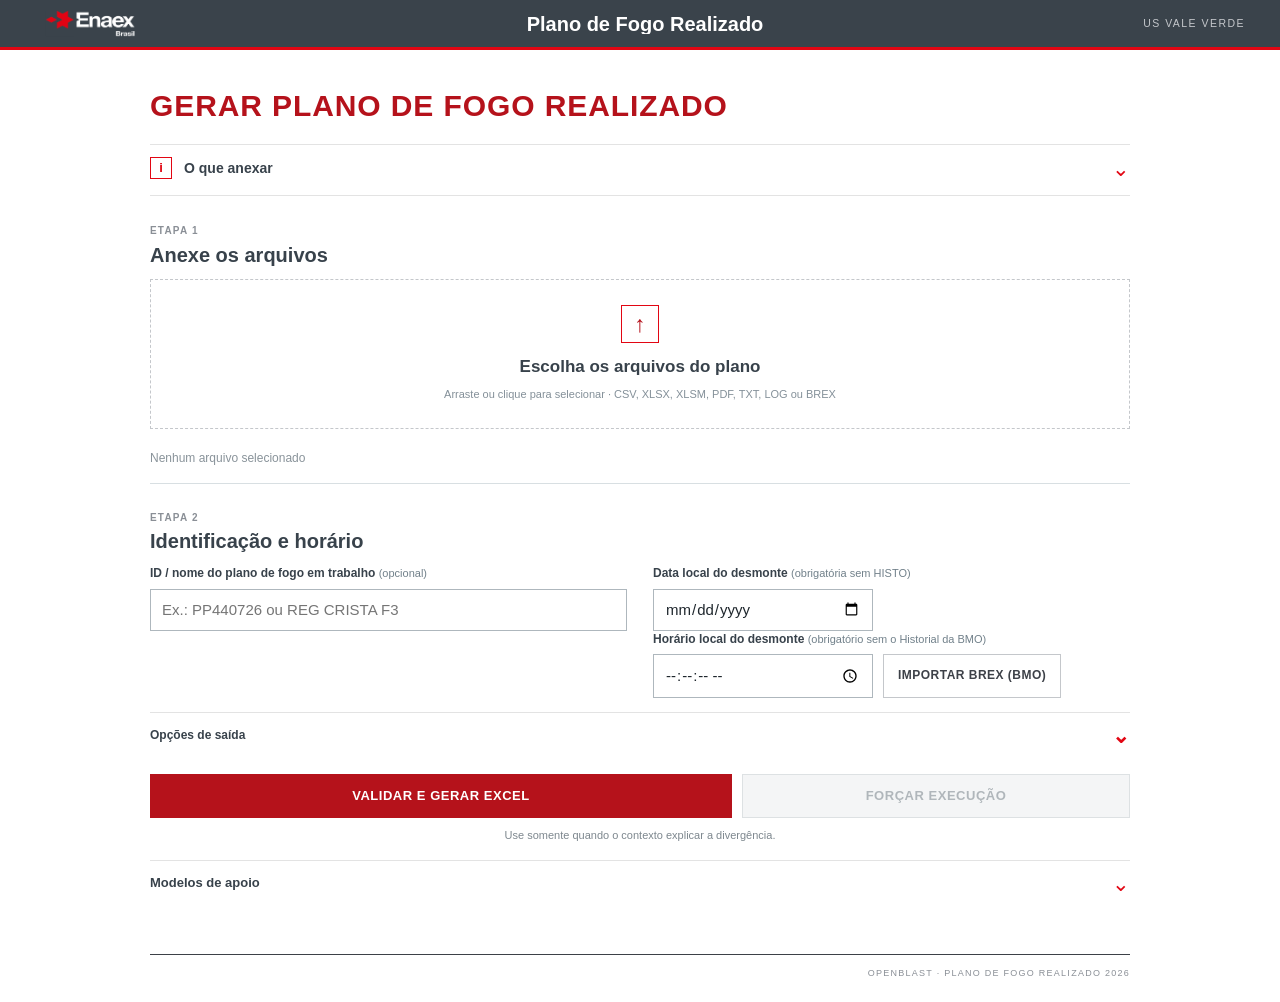
==== commit cc07e88c: "Corrigir alinhamento dos modelos e formatos aceitos na área de anexos Após revisão: os botões de mod" ====
--- a/docs/index.html
+++ b/docs/index.html
@@ -74,7 +74,7 @@
         <input id="inputs" name="inputs" type="file" multiple accept=".csv,.xlsx,.xlsm,.pdf,.txt,.log,.brex" required>
         <span class="upload-icon" aria-hidden="true">↑</span>
         <strong>Escolha os arquivos do plano</strong>
-        <span class="hint">Arraste ou clique para selecionar · CSV, XLSX, PDF, TXT ou LOG</span>
+        <span class="hint">Arraste ou clique para selecionar · CSV, XLSX, XLSM, PDF, TXT, LOG ou BREX</span>
       </label>
       <div id="file-list" class="file-list" aria-live="polite"><span>Nenhum arquivo selecionado</span></div>
 
--- a/docs/styles.css
+++ b/docs/styles.css
@@ -828,7 +828,7 @@
 .result { padding: 18px 0 0; }
 .metric { border: 0; border-top: 1px solid #e3e3e3; border-bottom: 0; background: transparent; box-shadow: none; }
 .models > summary { padding: 12px 0; }
-.models__downloads { padding-bottom: 6px; }
+.models__downloads { padding: 0 0 6px; }
 footer {
   border-top: 1px solid #3d4148;
   padding: 12px 0 20px;
